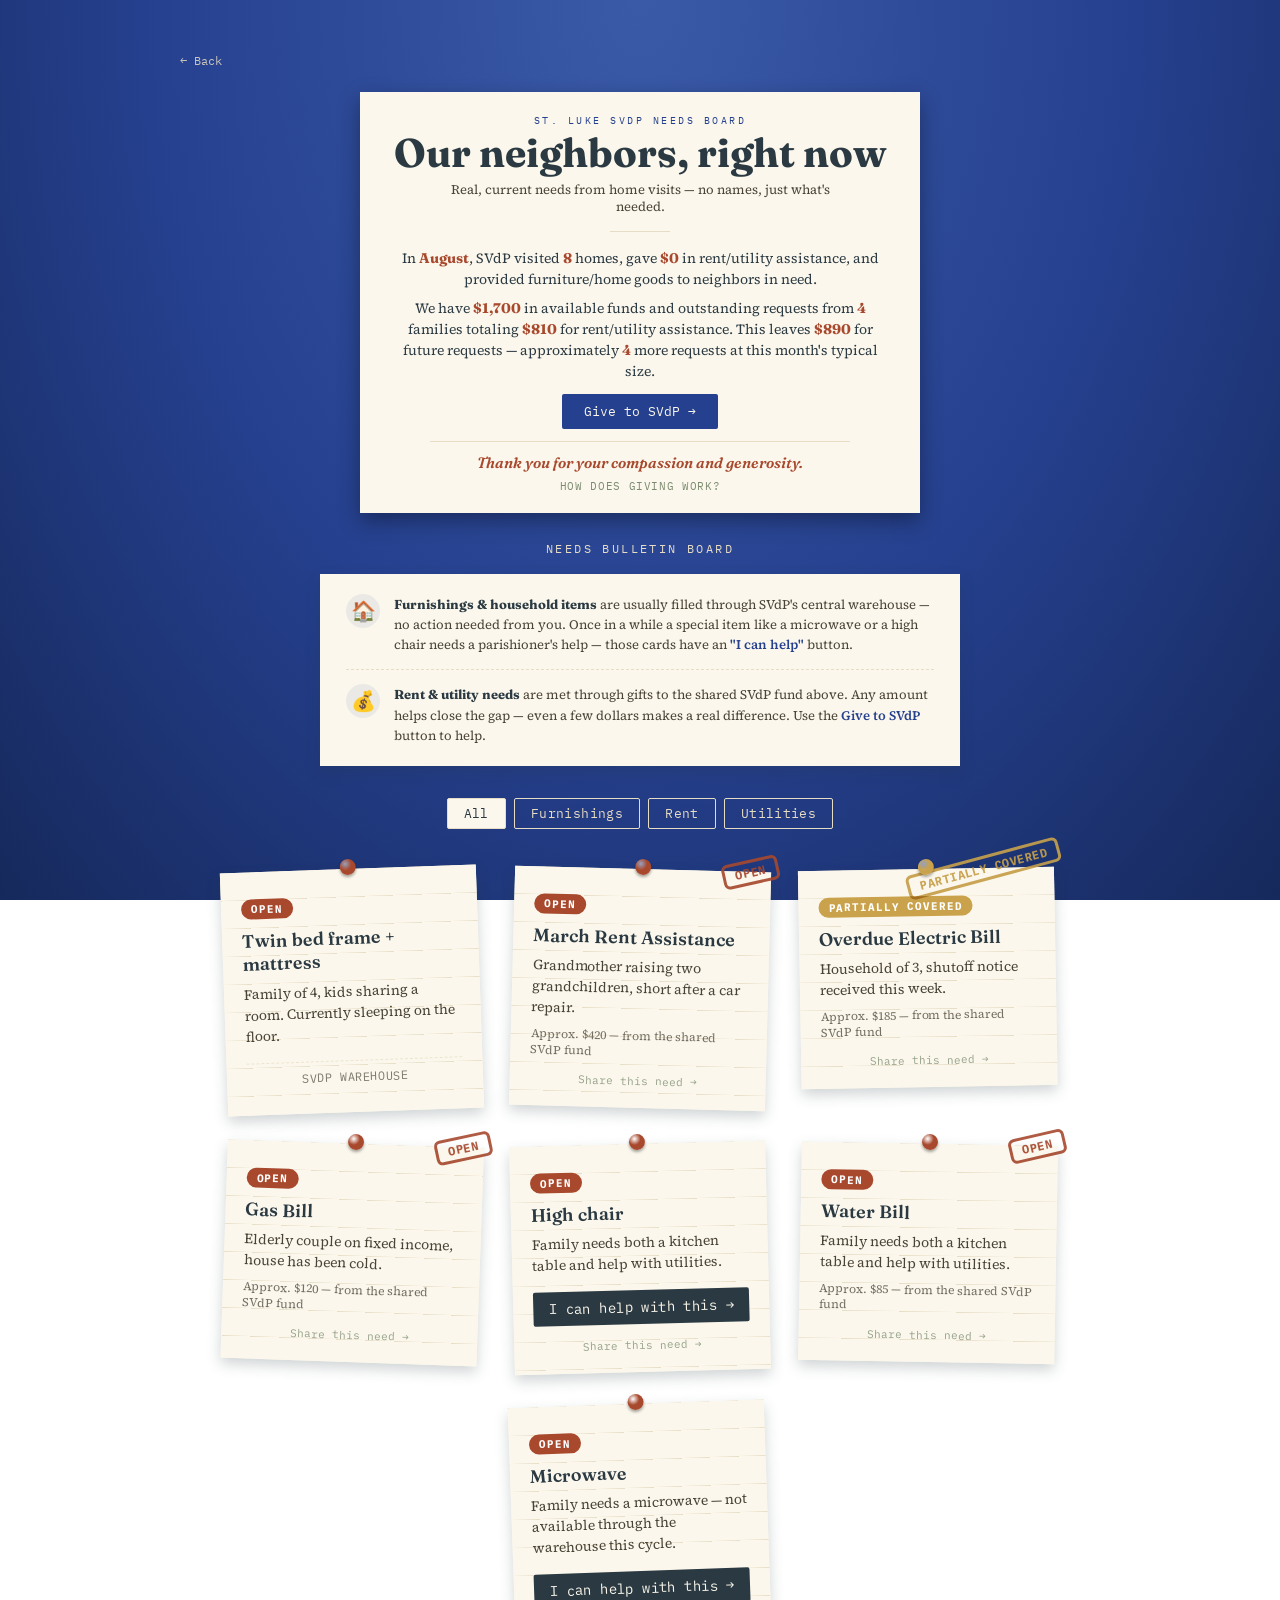
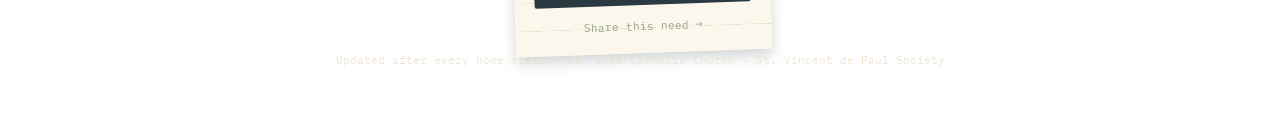
==== board.html @ 6b1ae380 "Add files via upload" ====
<!DOCTYPE html>
<html lang="en">
<head>
<meta charset="UTF-8" />
<meta name="viewport" content="width=device-width, initial-scale=1.0" />
<title>St. Luke SVdP Needs Board</title>
<link rel="preconnect" href="https://fonts.googleapis.com">
<link href="https://fonts.googleapis.com/css2?family=Fraunces:opsz,wght@9..144,400;9..144,600;9..144,700&family=Source+Serif+4:ital,wght@0,400;0,600;1,400&family=IBM+Plex+Mono:wght@400;600;700&display=swap" rel="stylesheet">
<link rel="stylesheet" href="style.css">
</head>
<body class="page-board">
  <div class="container">
    <a href="index.html" class="back-link">&larr; Back</a>

    <div class="intro-card">
      <div class="header-eyebrow">St. Luke SVdP Needs Board</div>
      <h1 class="header-title">Our neighbors, right now</h1>
      <p class="header-sub">Real, current needs from home visits — no names, just what's needed.</p>
      <div class="intro-divider"></div>
      <div class="snapshot-sentence" id="snapshot-sentence"></div>
      <a href="#" class="fund-give-btn" id="fund-give-btn" target="_blank" rel="noopener">Give to SVdP &rarr;</a>
      <p class="thank-you-note">Thank you for your compassion and generosity.</p>
      <details class="giving-details">
        <summary>How does giving work?</summary>
        <p>Gifts go into one shared SVdP fund on the parish giving site — there's no way to earmark a gift to a single family. Vincentians update the snapshot behind this by hand periodically, so it may lag a few days behind your giving.</p>
      </details>
    </div>

    <div class="section-label">Needs Bulletin Board</div>

    <div class="legend-card">
      <div class="legend-item">
        <div class="legend-icon">&#127968;</div>
        <div class="legend-text"><strong>Furnishings &amp; household items</strong> are usually filled through SVdP's central warehouse — no action needed from you. Once in a while a special item like a microwave or a high chair needs a parishioner's help — those cards have an <em>"I can help"</em> button.</div>
      </div>
      <div class="legend-item">
        <div class="legend-icon">&#128176;</div>
        <div class="legend-text"><strong>Rent &amp; utility needs</strong> are met through gifts to the shared SVdP fund above. Any amount helps close the gap — even a few dollars makes a real difference. Use the <em>Give to SVdP</em> button to help.</div>
      </div>
    </div>

    <div class="filters" id="filters"></div>
    <div class="board" id="board"></div>

    <div class="footer-note">Updated after every home visit &middot; St. Luke Catholic Church &middot; St. Vincent de Paul Society</div>
  </div>

  <div class="toast" id="toast">Thank you. Someone from SVdP will reach out with next steps.</div>

<script src="site.js"></script>
<script>
  const CATEGORIES = ["All", "Furnishings", "Rent", "Utilities"];
  const ROTATIONS = [-2, 1.5, -1, 2, -1.5, 1, -2, 2];

  let NEEDS = [];
  let claimed = new Set();
  let filter = "All";

  function toast(msg) {
    const t = document.getElementById('toast');
    t.textContent = msg;
    t.classList.add('show');
    setTimeout(() => t.classList.remove('show'), 2800);
  }

  function renderFilters() {
    const el = document.getElementById('filters');
    el.innerHTML = '';
    CATEGORIES.forEach(cat => {
      const btn = document.createElement('button');
      btn.className = 'filter-btn' + (filter === cat ? ' active' : '');
      btn.textContent = cat;
      btn.onclick = () => { filter = cat; renderBoard(); };
      el.appendChild(btn);
    });
  }

  function claimNeed(need) {
    claimed.add(need.id);
    renderBoard();
    toast("Opening an email to notify SVdP — please hit send to complete your claim.");

    const subject = `SVdP Needs Board: I can help with "${need.title}"`;
    const body =
`Hi,

I'd like to help with this need from the St. Luke SVdP Needs Board:

Item: ${need.title}
Details: ${need.detail || ''}

My name:
Best way to reach me:

Thank you!`;
    const mailto = `mailto:${CLAIM_NOTIFY_EMAIL}?subject=${encodeURIComponent(subject)}&body=${encodeURIComponent(body)}`;
    window.location.href = mailto;
  }

  function shareText(need) {
    if (need.category === 'Furnishings') {
      return `A neighbor near St. Luke needs a ${need.title.toLowerCase()}. Could you help? `;
    }
    return `A neighbor near St. Luke needs help with ${need.title.toLowerCase()} (about $${need.amount || '?'}). Gifts go to St. Luke's SVdP fund: `;
  }

  function makeShareLink(need) {
    const a = document.createElement('a');
    a.className = 'share-link';
    a.href = '#';
    a.textContent = 'Share this need →';
    a.onclick = (e) => {
      e.preventDefault();
      const text = shareText(need) + window.location.href;
      if (navigator.share) {
        navigator.share({ text }).catch(() => {});
      } else if (navigator.clipboard) {
        navigator.clipboard.writeText(text);
        toast('Share text copied — paste it to a friend.');
      }
    };
    return a;
  }

  function renderStatusCard(need) {
    const status = (need.status || 'Open');
    const color = statusColor(status);
    const isCovered = status.toLowerCase() === 'covered';
    const card = document.createElement('div');
    card.className = 'card' + (isCovered ? ' covered' : '');
    card.innerHTML = `
      <div class="stamp" style="color:${color};border-color:${color};">${status.toUpperCase()}</div>
      <div>
        <div class="status-badge" style="background:${color};">${status}</div>
        <h3 class="card-title">${need.title || ''}</h3>
        <p class="card-detail">${need.detail || ''}</p>
        ${need.amount ? `<p class="amount-note">Approx. $${need.amount} — from the shared SVdP fund</p>` : ''}
      </div>
    `;
    card.appendChild(makeShareLink(need));
    return card;
  }

  function renderClaimCard(need) {
    // A Household item is "claimed" either locally (someone just clicked "I
    // can help") or because the sheet already shows it Covered (i.e. the
    // distribution center already fulfilled it).
    const sheetCovered = (need.status || '').toLowerCase() === 'covered';
    const isClaimed = claimed.has(need.id) || sheetCovered;
    const color = statusColor(need.status);
    const card = document.createElement('div');
    card.className = 'card' + (isClaimed ? ' claimed' : '');
    card.innerHTML = `
      <div class="stamp" style="color:${sheetCovered ? color : 'var(--sage)'};border-color:${sheetCovered ? color : 'var(--sage)'};${isClaimed ? '' : 'display:none;'}">${sheetCovered ? 'COVERED' : 'CLAIMED'}</div>
      <div>
        <div class="status-badge" style="background:${color};">${need.status || 'Open'}</div>
        <h3 class="card-title">${need.title || ''}</h3>
        <p class="card-detail">${need.detail || ''}</p>
      </div>
      ${sheetCovered ? '' : `
        <button class="card-btn ${isClaimed ? 'claimed-btn' : ''}" ${isClaimed ? 'disabled' : ''}>
          ${isClaimed ? "Thank you — we'll follow up" : "I can help with this →"}
        </button>
      `}
    `;
    if (!isClaimed) card.querySelector('button').onclick = () => claimNeed(need);
    card.appendChild(makeShareLink(need));
    return card;
  }

  // Most household items go through SVdP's central warehouse — no
  // parishioner action needed. Informational only: status badge, no claim
  // button, no share link (there's nothing for a parishioner to help with).
  function renderWarehouseCard(need) {
    const status = (need.status || 'Open');
    const color = statusColor(status);
    const isCovered = status.toLowerCase() === 'covered';
    const card = document.createElement('div');
    card.className = 'card' + (isCovered ? ' covered' : '');
    card.innerHTML = `
      <div>
        <div class="status-badge" style="background:${color};">${status}</div>
        <h3 class="card-title">${need.title || ''}</h3>
        <p class="card-detail">${need.detail || ''}</p>
      </div>
      <div class="warehouse-tag">SVdP Warehouse</div>
    `;
    return card;
  }

  function renderBoard() {
    const el = document.getElementById('board');
    el.innerHTML = '';
    const visible = visibleNeeds(NEEDS);
    const filtered = filter === "All" ? visible : visible.filter(n => n.category === filter);
    if (!filtered.length) {
      el.innerHTML = '<div class="empty-note">No open needs in this category right now — thank you!</div>';
      return;
    }
    filtered.forEach((need, i) => {
      const wrap = document.createElement('div');
      wrap.className = 'card-wrap';
      wrap.style.transform = `rotate(${ROTATIONS[i % ROTATIONS.length]}deg)`;

      const pinColor = statusColor(need.status);
      const pin = document.createElement('div');
      pin.className = 'card-pin';
      pin.style.background = `radial-gradient(circle at 35% 30%, #fff8 0%, ${pinColor} 40%, ${pinColor} 100%)`;

      let card;
      if (need.category === 'Furnishings') {
        card = need.subtype === 'special' ? renderClaimCard(need) : renderWarehouseCard(need);
      } else {
        card = renderStatusCard(need);
      }

      wrap.appendChild(pin);
      wrap.appendChild(card);
      el.appendChild(wrap);
    });
  }

  function renderGlance(needs, resultsRows, snapshotRows) {
    const snap = latestSnapshot(snapshotRows);
    const sentenceEl = document.getElementById('snapshot-sentence');
    if (sentenceEl) sentenceEl.innerHTML = buildSnapshotSentence(needs, resultsRows, snap);

    const btn = document.getElementById('fund-give-btn');
    if (btn) {
      if (DONATE_URL) btn.href = DONATE_URL;
      else { btn.removeAttribute('target'); btn.href = '#'; btn.onclick = (e) => e.preventDefault(); }
    }
  }

  async function init() {
    NEEDS = await loadNeeds();
    renderFilters();
    renderBoard();
    renderGlance(NEEDS, await loadResults(), await loadBalanceSnapshots());
  }
  init();
</script>
</body>
</html>
---- style.css ----
:root {
  --bg1: #3A5AA8; --bg2: #25408E; --bg3: #16295C;  /* St. Luke brand blue, light to dark */
  --paper: #FBF7EC; --paperline: #E7DDC4;
  --ink: #2B3A42; --inktext: #4A4436;
  --rust: #A8492E; --gold: #C9A24B; --sage: #7C8B6F;
  --blue: #25408E;
}
* { box-sizing: border-box; }
body {
  margin: 0;
  font-family: 'Source Serif 4', serif;
  background: radial-gradient(ellipse at top, var(--bg1) 0%, var(--bg2) 55%, var(--bg3) 100%);
  background-attachment: fixed;
}
.container { max-width: 960px; margin: 0 auto; padding: 48px 20px 30px; position: relative; }

/* ---- Shared across both pages (identical on board.html and index.html) ---- */
.section-label {
  font-family: 'IBM Plex Mono', monospace; font-size: 12px; text-transform: uppercase;
  letter-spacing: 0.2em; color: var(--paperline); text-align: center; margin-bottom: 18px;
}
.section-label.board-label { margin-top: 28px; }
.card-pin {
  position: absolute; left: 50%; top: -10px; transform: translateX(-50%);
  width: 16px; height: 16px; border-radius: 50%;
  box-shadow: 0 2px 3px rgba(0,0,0,0.35); z-index: 10;
}
.card-urgency { font-family: 'IBM Plex Mono', monospace; font-size: 11px; text-transform: uppercase; letter-spacing: 0.1em; font-weight: 600; margin-bottom: 6px; }
.footer-note { text-align: center; font-family: 'IBM Plex Mono', monospace; font-size: 11px; color: #E7DDC4; opacity: 0.7; padding-bottom: 16px; }

/* ============================================================
   board.html only
   ============================================================ */
.page-board .back-link {
  display: inline-block;
  font-family: 'IBM Plex Mono', monospace;
  font-size: 12px;
  color: #E7DDC4;
  text-decoration: none;
  margin-bottom: 24px;
  opacity: 0.85;
}
.page-board .back-link:hover { opacity: 1; }

.page-board .legend-card {
  max-width: 640px; margin: 0 auto 32px;
  background: var(--paper); box-shadow: 0 6px 14px rgba(43,58,66,0.22);
  padding: 20px 26px;
}
.page-board .legend-item { display: flex; gap: 14px; align-items: flex-start; }
.page-board .legend-item + .legend-item { margin-top: 14px; padding-top: 14px; border-top: 1px dashed var(--paperline); }
.page-board .legend-icon {
  font-size: 20px; width: 34px; height: 34px; flex-shrink: 0;
  border-radius: 50%; background: rgba(37,64,142,0.08);
  display: flex; align-items: center; justify-content: center;
}
.page-board .legend-text { font-size: 13px; line-height: 1.55; color: var(--inktext); }
.page-board .legend-text strong { color: var(--ink); font-family: 'Fraunces', serif; }
.page-board .legend-text em { color: var(--blue); font-style: normal; font-weight: 600; }
.page-board .filters { display: flex; justify-content: center; gap: 8px; flex-wrap: wrap; margin-bottom: 40px; }
.page-board .filter-btn {
  font-family: 'IBM Plex Mono', monospace;
  font-size: 13px; letter-spacing: 0.03em;
  padding: 6px 16px;
  background: transparent; color: var(--paperline);
  border: 1px solid var(--paperline);
  cursor: pointer; border-radius: 2px;
}
.page-board .filter-btn.active { background: var(--paper); color: var(--ink); }

.page-board .board { display: flex; flex-wrap: wrap; justify-content: center; gap: 32px; }

.page-board .card-btn {
  margin-top: 16px; font-family: 'IBM Plex Mono', monospace; font-size: 14px; letter-spacing: 0.03em;
  padding: 8px 0; background: var(--ink); color: var(--paper); border: none; border-radius: 2px; cursor: pointer;
}
.page-board .card-btn.claimed-btn { background: transparent; color: var(--sage); border: 1px solid var(--sage); cursor: default; }
.page-board .warehouse-tag {
  margin-top: 16px; font-family: 'IBM Plex Mono', monospace; font-size: 12px; letter-spacing: 0.05em;
  text-transform: uppercase; text-align: center; padding: 8px 0;
  color: var(--inktext); opacity: 0.7; border-top: 1px dashed var(--paperline);
}
.page-board .stamp {
  position: absolute; right: -8px; top: -12px; transform: rotate(-14deg);
  font-family: 'IBM Plex Mono', monospace;
  border: 3px solid; border-radius: 6px; padding: 2px 10px;
  font-size: 12px; font-weight: 700; letter-spacing: 0.06em; opacity: 0.9;
  mix-blend-mode: multiply; pointer-events: none;
}
.page-board .status-badge {
  display: inline-block; font-family: 'IBM Plex Mono', monospace; font-size: 11px;
  text-transform: uppercase; letter-spacing: 0.08em; font-weight: 700;
  padding: 3px 10px; border-radius: 10px; margin-bottom: 10px; color: #fff;
}
.page-board .amount-note { font-size: 12px; color: var(--inktext); opacity: 0.75; margin: 8px 0 0; }
.page-board .empty-note {
  text-align: center; color: var(--paperline); font-family: 'IBM Plex Mono', monospace;
  font-size: 13px; padding: 20px;
}
.page-board .share-link {
  display: block; text-align: center; margin-top: 14px;
  font-family: 'IBM Plex Mono', monospace; font-size: 11px;
  color: var(--sage); text-decoration: none; opacity: 0.8;
}
.page-board .share-link:hover { opacity: 1; text-decoration: underline; }
.page-board .toast {
  position: fixed; bottom: 28px; left: 50%; transform: translateX(-50%) translateY(20px);
  padding: 12px 20px; background: var(--ink); color: var(--paper); font-size: 14px;
  box-shadow: 0 8px 20px rgba(0,0,0,0.4); border-radius: 2px;
  opacity: 0; transition: opacity 0.3s, transform 0.3s; pointer-events: none;
  max-width: 320px; text-align: center;
}
.page-board .toast.show { opacity: 1; transform: translateX(-50%) translateY(0); }

/* ---- board.html versions of shared-name components (sized larger) ---- */
.page-board .intro-card {
  max-width: 560px; margin: 0 auto 28px; text-align: center;
  padding: 22px 30px 20px; background: var(--paper);
  box-shadow: 0 8px 20px rgba(0,0,0,0.35);
}
.page-board .header-eyebrow {
  font-family: 'IBM Plex Mono', monospace;
  font-size: 10px;
  text-transform: uppercase;
  letter-spacing: 0.25em;
  color: var(--blue);
  margin-bottom: 4px;
}
.page-board .header-title {
  font-family: 'Fraunces', serif;
  font-weight: 700;
  font-size: 40px;
  color: var(--ink);
  margin: 0 0 6px;
  line-height: 1.1;
}
.page-board .header-sub {
  font-size: 13px;
  color: var(--inktext);
  max-width: 420px;
  margin: 0 auto;
}
.page-board .intro-divider {
  width: 60px; height: 1px; background: var(--paperline);
  margin: 16px auto;
}
.page-board .snapshot-sentence {
  font-size: 14px; line-height: 1.5; color: var(--ink);
  margin: 0 0 12px; font-family: 'Source Serif 4', serif;
}
.page-board .snapshot-sentence p { margin: 0 0 8px; }
.page-board .snapshot-sentence p:last-child { margin-bottom: 0; }
.page-board .snapshot-sentence strong { font-family: 'Fraunces', serif; color: var(--rust); }
.page-board .fund-give-btn {
  display: inline-block; font-family: 'IBM Plex Mono', monospace; font-size: 13px;
  background: var(--blue); color: var(--paper); padding: 9px 22px; text-decoration: none; border-radius: 2px;
}
.page-board .thank-you-note {
  font-family: 'Fraunces', serif; font-style: italic; font-weight: 600;
  font-size: 15px; line-height: 1.4; color: var(--rust);
  max-width: 420px; margin: 12px auto 0; padding-top: 10px;
  border-top: 1px solid var(--paperline);
}
.page-board .giving-details { margin-top: 6px; }
.page-board .giving-details summary {
  font-family: 'IBM Plex Mono', monospace; font-size: 11px; text-transform: uppercase;
  letter-spacing: 0.06em; color: var(--sage); cursor: pointer; list-style: none;
}
.page-board .giving-details summary::-webkit-details-marker { display: none; }
.page-board .giving-details summary:hover { color: var(--ink); }
.page-board .giving-details[open] summary { color: var(--ink); margin-bottom: 8px; }
.page-board .giving-details p {
  font-size: 12px; line-height: 1.6; color: var(--inktext); opacity: 0.85;
  max-width: 420px; margin: 0 auto; text-align: center;
}
.page-board .card-wrap { position: relative; width: 256px; }
.page-board .card {
  position: relative; min-height: 190px; padding: 24px 20px 20px;
  background: var(--paper);
  background-image: repeating-linear-gradient(var(--paper) 0px, var(--paper) 27px, var(--paperline) 28px);
  box-shadow: 0 6px 14px rgba(43,58,66,0.22);
  display: flex; flex-direction: column; justify-content: space-between;
  transition: transform 0.2s, opacity 0.3s, box-shadow 0.2s;
}
.page-board .card:not(.claimed):hover { transform: translateY(-4px); }
.page-board .card.claimed { opacity: 0.6; box-shadow: 0 2px 6px rgba(43,58,66,0.15); }
.page-board .card.covered { opacity: 0.75; }
.page-board .card-title { font-family: 'Fraunces', serif; font-weight: 600; font-size: 18px; color: var(--ink); margin: 0 0 8px; line-height: 1.3; }
.page-board .card-detail { font-size: 14px; line-height: 1.5; color: var(--inktext); margin: 0; }

/* ============================================================
   index.html only
   ============================================================ */
.page-index .section { margin-bottom: 56px; }

.page-index .preview-board { display: flex; flex-wrap: wrap; justify-content: center; gap: 28px; margin-bottom: 28px; }
.page-index .board-cta { text-align: center; }
.page-index .board-cta a {
  display: inline-block;
  font-family: 'IBM Plex Mono', monospace;
  font-size: 14px;
  background: var(--ink);
  color: var(--paper);
  padding: 10px 22px;
  text-decoration: none;
}

.page-index .drive-card {
  max-width: 480px; margin: 0 auto; text-align: center;
  padding: 28px 24px; background: var(--paper);
  box-shadow: 0 8px 20px rgba(0,0,0,0.35);
  transform: rotate(1deg);
}
.page-index .drive-eyebrow { font-family: 'IBM Plex Mono', monospace; font-size: 11px; text-transform: uppercase; letter-spacing: 0.2em; color: var(--rust); margin-bottom: 8px; }
.page-index .drive-title { font-family: 'Fraunces', serif; font-weight: 700; font-size: 26px; color: var(--ink); margin: 0; }
.page-index .drive-sub { font-size: 14px; line-height: 1.5; color: var(--inktext); margin: 10px 0 0; }

.page-index .table-card {
  background: var(--paper);
  box-shadow: 0 8px 20px rgba(0,0,0,0.3);
  padding: 8px;
  overflow-x: auto;
}
.page-index table { width: 100%; border-collapse: collapse; font-size: 13px; }
.page-index th, .page-index td {
  padding: 10px 14px; text-align: left;
  border-bottom: 1px solid var(--paperline);
  color: var(--inktext); white-space: nowrap;
}
.page-index th {
  font-family: 'IBM Plex Mono', monospace; font-size: 11px; text-transform: uppercase;
  letter-spacing: 0.06em; color: var(--ink); font-weight: 700;
}
.page-index tr.total-row td { font-weight: 700; color: var(--ink); border-top: 2px solid var(--ink); border-bottom: none; }
.page-index td.ytd-col { font-weight: 700; color: var(--ink); background: rgba(37,64,142,0.06); }

.page-index .sisters { display: flex; flex-wrap: wrap; justify-content: center; gap: 24px; }
.page-index .sister-card {
  width: 260px; padding: 20px; background: var(--paper);
  box-shadow: 0 6px 14px rgba(43,58,66,0.22);
}
.page-index .sister-name { font-family: 'Fraunces', serif; font-weight: 700; font-size: 17px; color: var(--ink); margin: 0 0 6px; }
.page-index .sister-blurb { font-size: 13px; color: var(--inktext); line-height: 1.5; margin: 0; }

.page-index .volunteer-card {
  max-width: 480px; margin: 0 auto; text-align: center;
  padding: 28px 24px; background: var(--blue); color: var(--paper);
  box-shadow: 0 8px 20px rgba(0,0,0,0.35);
}
.page-index .volunteer-title { font-family: 'Fraunces', serif; font-weight: 700; font-size: 22px; margin: 0 0 8px; }
.page-index .volunteer-sub { font-size: 14px; line-height: 1.5; margin: 0 0 18px; opacity: 0.9; }
.page-index .volunteer-btn {
  display: inline-block; font-family: 'IBM Plex Mono', monospace; font-size: 14px;
  background: var(--paper); color: var(--blue); padding: 10px 22px; text-decoration: none;
}

/* ---- index.html versions of shared-name components (sized smaller) ---- */
.page-index .header { text-align: center; margin-bottom: 36px; }
.page-index .header-card {
  display: inline-block;
  padding: 22px 32px;
  background: var(--paper);
  box-shadow: 0 8px 20px rgba(0,0,0,0.35);
  transform: rotate(-1deg);
  max-width: 560px;
}
.page-index .site-logo {
  height: 40px; margin-bottom: 12px;
}
.page-index .header-eyebrow {
  font-family: 'IBM Plex Mono', monospace;
  font-size: 11px;
  text-transform: uppercase;
  letter-spacing: 0.25em;
  color: var(--blue);
  margin-bottom: 4px;
}
.page-index .header-title {
  font-family: 'Fraunces', serif;
  font-weight: 700;
  font-size: 32px;
  color: var(--ink);
  margin: 0 0 6px;
}
.page-index .header-tagline {
  font-family: 'Fraunces', serif;
  font-style: italic;
  font-weight: 500;
  font-size: 15px;
  color: var(--rust);
  margin: 0 0 12px;
}
.page-index .header-sub {
  font-size: 14px;
  line-height: 1.6;
  color: var(--inktext);
  max-width: 480px;
  margin: 0 auto;
}
.page-index .glance-card {
  max-width: 460px; margin: 0 auto 28px; text-align: center;
  padding: 22px 24px 20px; background: var(--paper);
  box-shadow: 0 8px 20px rgba(0,0,0,0.3);
}
.page-index .fund-label {
  font-family: 'IBM Plex Mono', monospace; font-size: 11px; text-transform: uppercase;
  letter-spacing: 0.2em; color: var(--rust); margin-bottom: 8px;
}
.page-index .snapshot-sentence {
  font-size: 14px; line-height: 1.6; color: var(--ink);
  margin: 0 0 14px; font-family: 'Source Serif 4', serif;
}
.page-index .snapshot-sentence p { margin: 0 0 10px; }
.page-index .snapshot-sentence p:last-child { margin-bottom: 0; }
.page-index .snapshot-sentence strong { font-family: 'Fraunces', serif; color: var(--rust); }
.page-index .fund-give-btn {
  display: inline-block; font-family: 'IBM Plex Mono', monospace; font-size: 13px;
  background: var(--blue); color: var(--paper); padding: 9px 22px; text-decoration: none; border-radius: 2px;
}
.page-index .thank-you-note {
  font-family: 'Fraunces', serif; font-style: italic; font-weight: 600;
  font-size: 15px; line-height: 1.5; color: var(--rust);
  max-width: 380px; margin: 14px auto 0; padding-top: 12px;
  border-top: 1px solid var(--paperline);
}
.page-index .giving-details { margin-top: 8px; }
.page-index .giving-details summary {
  font-family: 'IBM Plex Mono', monospace; font-size: 10px; text-transform: uppercase;
  letter-spacing: 0.06em; color: var(--sage); cursor: pointer; list-style: none;
}
.page-index .giving-details summary::-webkit-details-marker { display: none; }
.page-index .giving-details summary:hover { color: var(--ink); }
.page-index .giving-details[open] summary { color: var(--ink); margin-bottom: 6px; }
.page-index .giving-details p {
  font-size: 11px; line-height: 1.5; color: var(--inktext); opacity: 0.85;
  max-width: 380px; margin: 0 auto; text-align: center;
}
.page-index .card-wrap { position: relative; width: 240px; }
.page-index .card {
  position: relative; min-height: 170px; padding: 22px 18px 18px;
  background: var(--paper);
  background-image: repeating-linear-gradient(var(--paper) 0px, var(--paper) 27px, var(--paperline) 28px);
  box-shadow: 0 6px 14px rgba(43,58,66,0.22);
}
.page-index .card-title { font-family: 'Fraunces', serif; font-weight: 600; font-size: 17px; color: var(--ink); margin: 0 0 6px; line-height: 1.3; }
.page-index .card-detail { font-size: 13px; line-height: 1.5; color: var(--inktext); margin: 0 0 10px; }
.page-index .warehouse-tag {
  margin-top: 8px; font-family: 'IBM Plex Mono', monospace; font-size: 10px; letter-spacing: 0.05em;
  text-transform: uppercase; text-align: center; padding: 6px 0;
  color: var(--inktext); opacity: 0.7; border-top: 1px dashed var(--paperline);
}
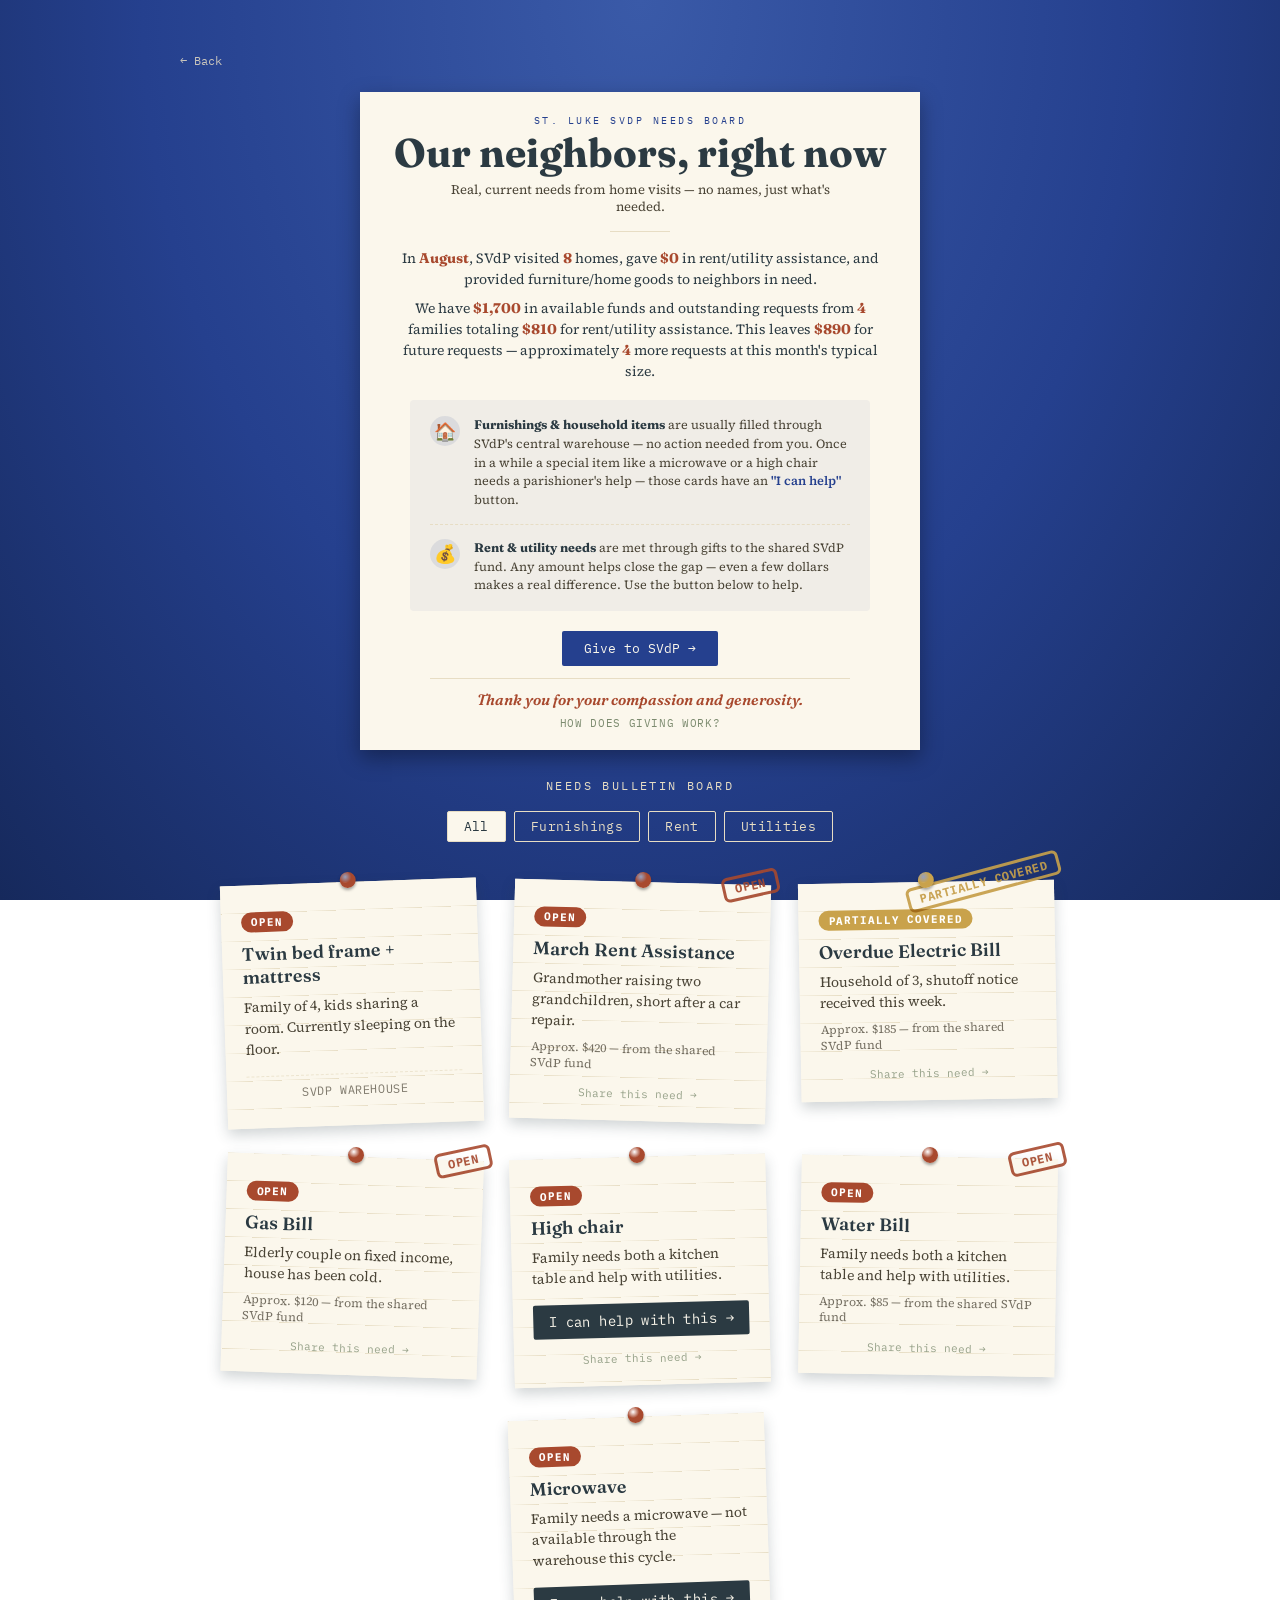
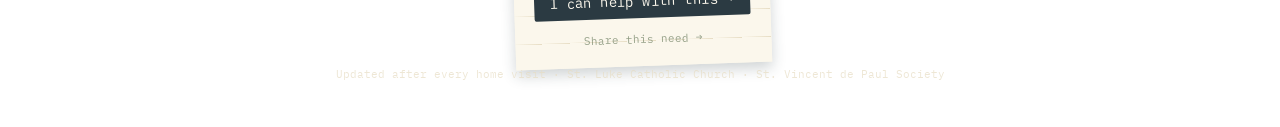
==== commit 3edea375: "Add files via upload" ====
--- a/board.html
+++ b/board.html
@@ -18,6 +18,18 @@
       <p class="header-sub">Real, current needs from home visits — no names, just what's needed.</p>
       <div class="intro-divider"></div>
       <div class="snapshot-sentence" id="snapshot-sentence"></div>
+
+      <div class="legend-card">
+        <div class="legend-item">
+          <div class="legend-icon">&#127968;</div>
+          <div class="legend-text"><strong>Furnishings &amp; household items</strong> are usually filled through SVdP's central warehouse — no action needed from you. Once in a while a special item like a microwave or a high chair needs a parishioner's help — those cards have an <em>"I can help"</em> button.</div>
+        </div>
+        <div class="legend-item">
+          <div class="legend-icon">&#128176;</div>
+          <div class="legend-text"><strong>Rent &amp; utility needs</strong> are met through gifts to the shared SVdP fund. Any amount helps close the gap — even a few dollars makes a real difference. Use the button below to help.</div>
+        </div>
+      </div>
+
       <a href="#" class="fund-give-btn" id="fund-give-btn" target="_blank" rel="noopener">Give to SVdP &rarr;</a>
       <p class="thank-you-note">Thank you for your compassion and generosity.</p>
       <details class="giving-details">
@@ -26,19 +38,7 @@
       </details>
     </div>
 
-    <div class="section-label">Needs Bulletin Board</div>
-
-    <div class="legend-card">
-      <div class="legend-item">
-        <div class="legend-icon">&#127968;</div>
-        <div class="legend-text"><strong>Furnishings &amp; household items</strong> are usually filled through SVdP's central warehouse — no action needed from you. Once in a while a special item like a microwave or a high chair needs a parishioner's help — those cards have an <em>"I can help"</em> button.</div>
-      </div>
-      <div class="legend-item">
-        <div class="legend-icon">&#128176;</div>
-        <div class="legend-text"><strong>Rent &amp; utility needs</strong> are met through gifts to the shared SVdP fund above. Any amount helps close the gap — even a few dollars makes a real difference. Use the <em>Give to SVdP</em> button to help.</div>
-      </div>
-    </div>
-
+    <div class="section-label board-label">Needs Bulletin Board</div>
     <div class="filters" id="filters"></div>
     <div class="board" id="board"></div>
 
--- a/style.css
+++ b/style.css
@@ -43,18 +43,18 @@
 .page-board .back-link:hover { opacity: 1; }
 
 .page-board .legend-card {
-  max-width: 640px; margin: 0 auto 32px;
-  background: var(--paper); box-shadow: 0 6px 14px rgba(43,58,66,0.22);
-  padding: 20px 26px;
-}
-.page-board .legend-item { display: flex; gap: 14px; align-items: flex-start; }
+  max-width: 460px; margin: 18px auto 20px;
+  background: rgba(37,64,142,0.05); border-radius: 4px;
+  padding: 16px 20px; text-align: left;
+}
+.page-board .legend-item { display: flex; gap: 14px; align-items: flex-start; text-align: left; }
 .page-board .legend-item + .legend-item { margin-top: 14px; padding-top: 14px; border-top: 1px dashed var(--paperline); }
 .page-board .legend-icon {
-  font-size: 20px; width: 34px; height: 34px; flex-shrink: 0;
-  border-radius: 50%; background: rgba(37,64,142,0.08);
+  font-size: 18px; width: 30px; height: 30px; flex-shrink: 0;
+  border-radius: 50%; background: rgba(37,64,142,0.1);
   display: flex; align-items: center; justify-content: center;
 }
-.page-board .legend-text { font-size: 13px; line-height: 1.55; color: var(--inktext); }
+.page-board .legend-text { font-size: 12.5px; line-height: 1.5; color: var(--inktext); text-align: left; }
 .page-board .legend-text strong { color: var(--ink); font-family: 'Fraunces', serif; }
 .page-board .legend-text em { color: var(--blue); font-style: normal; font-weight: 600; }
 .page-board .filters { display: flex; justify-content: center; gap: 8px; flex-wrap: wrap; margin-bottom: 40px; }
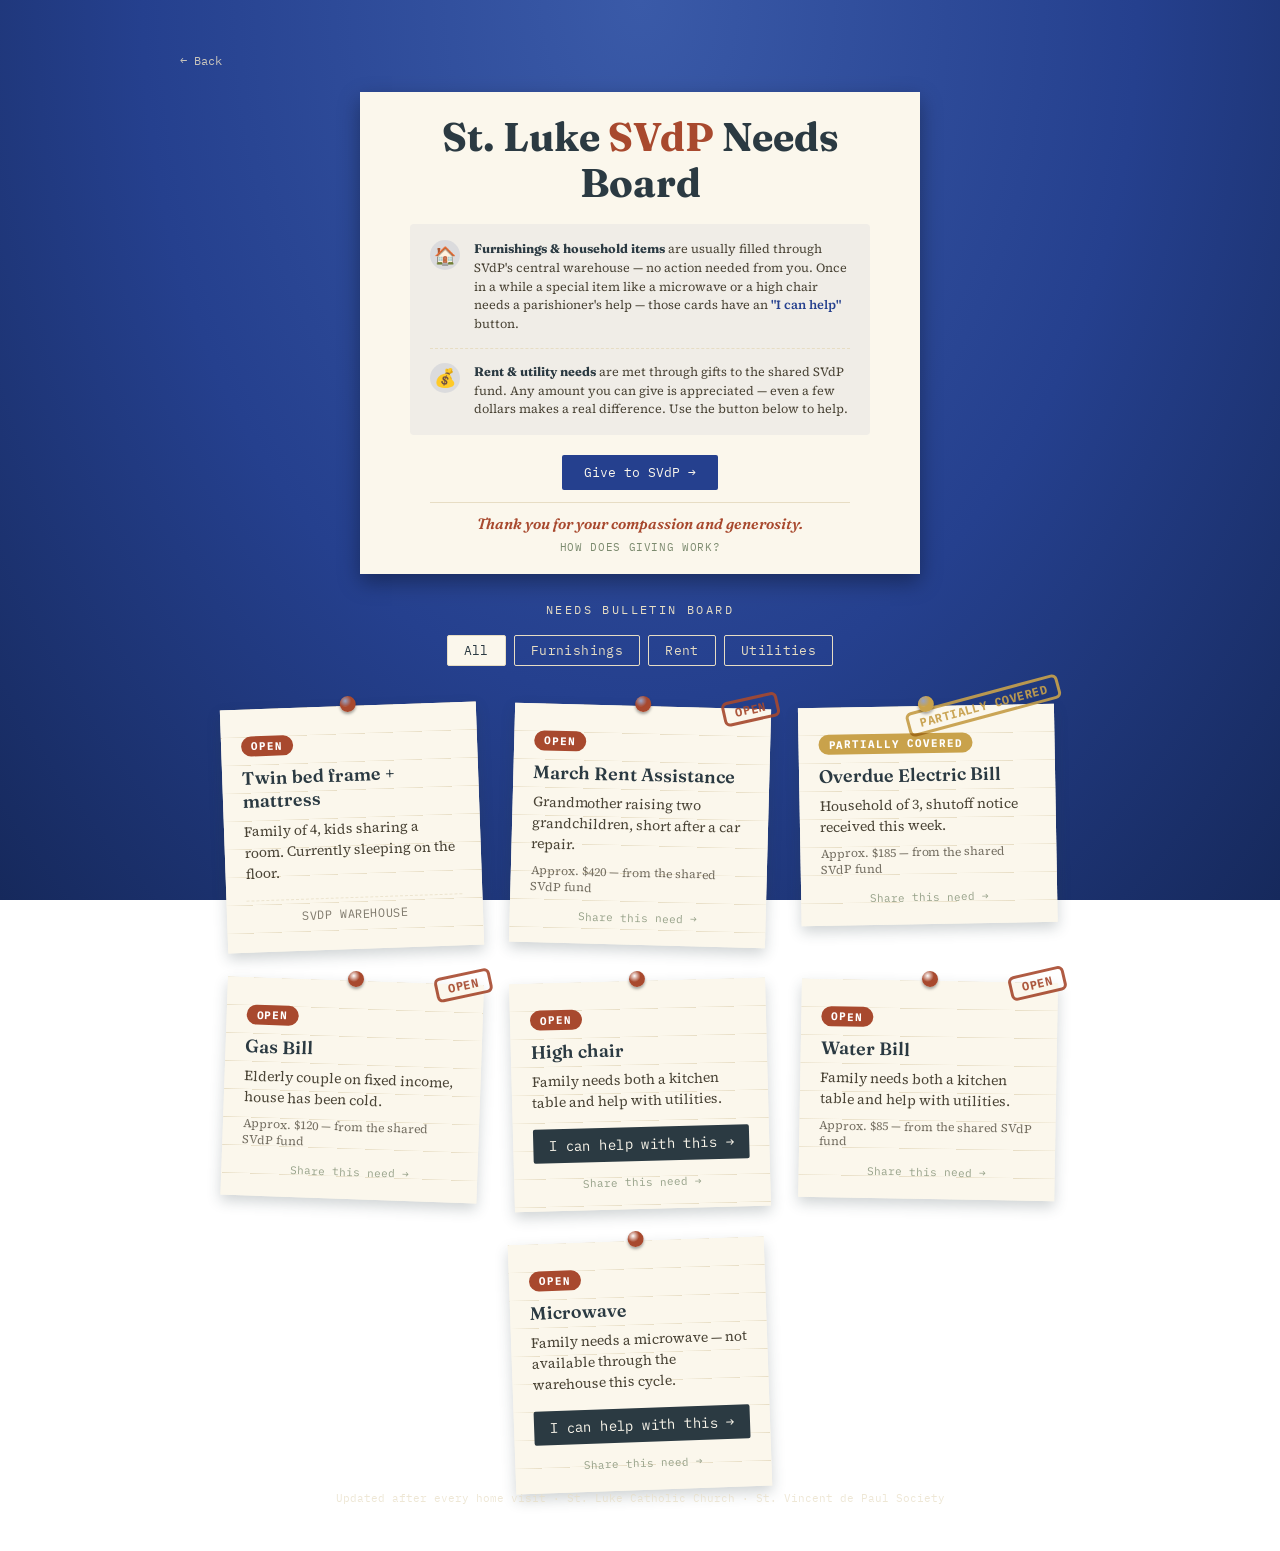
==== commit 3fae468f: "Add files via upload" ====
--- a/board.html
+++ b/board.html
@@ -13,11 +13,7 @@
     <a href="index.html" class="back-link">&larr; Back</a>
 
     <div class="intro-card">
-      <div class="header-eyebrow">St. Luke SVdP Needs Board</div>
-      <h1 class="header-title">Our neighbors, right now</h1>
-      <p class="header-sub">Real, current needs from home visits — no names, just what's needed.</p>
-      <div class="intro-divider"></div>
-      <div class="snapshot-sentence" id="snapshot-sentence"></div>
+      <h1 class="header-title">St. Luke <span class="title-accent">SVdP</span> Needs Board</h1>
 
       <div class="legend-card">
         <div class="legend-item">
@@ -26,7 +22,7 @@
         </div>
         <div class="legend-item">
           <div class="legend-icon">&#128176;</div>
-          <div class="legend-text"><strong>Rent &amp; utility needs</strong> are met through gifts to the shared SVdP fund. Any amount helps close the gap — even a few dollars makes a real difference. Use the button below to help.</div>
+          <div class="legend-text"><strong>Rent &amp; utility needs</strong> are met through gifts to the shared SVdP fund. Any amount you can give is appreciated — even a few dollars makes a real difference. Use the button below to help.</div>
         </div>
       </div>
 
--- a/style.css
+++ b/style.css
@@ -43,7 +43,7 @@
 .page-board .back-link:hover { opacity: 1; }
 
 .page-board .legend-card {
-  max-width: 460px; margin: 18px auto 20px;
+  max-width: 460px; margin: 0 auto 20px;
   background: rgba(37,64,142,0.05); border-radius: 4px;
   padding: 16px 20px; text-align: left;
 }
@@ -131,19 +131,10 @@
   font-weight: 700;
   font-size: 40px;
   color: var(--ink);
-  margin: 0 0 6px;
-  line-height: 1.1;
-}
-.page-board .header-sub {
-  font-size: 13px;
-  color: var(--inktext);
-  max-width: 420px;
-  margin: 0 auto;
-}
-.page-board .intro-divider {
-  width: 60px; height: 1px; background: var(--paperline);
-  margin: 16px auto;
-}
+  margin: 0 0 18px;
+  line-height: 1.15;
+}
+.page-board .header-title .title-accent { color: var(--rust); }
 .page-board .snapshot-sentence {
   font-size: 14px; line-height: 1.5; color: var(--ink);
   margin: 0 0 12px; font-family: 'Source Serif 4', serif;
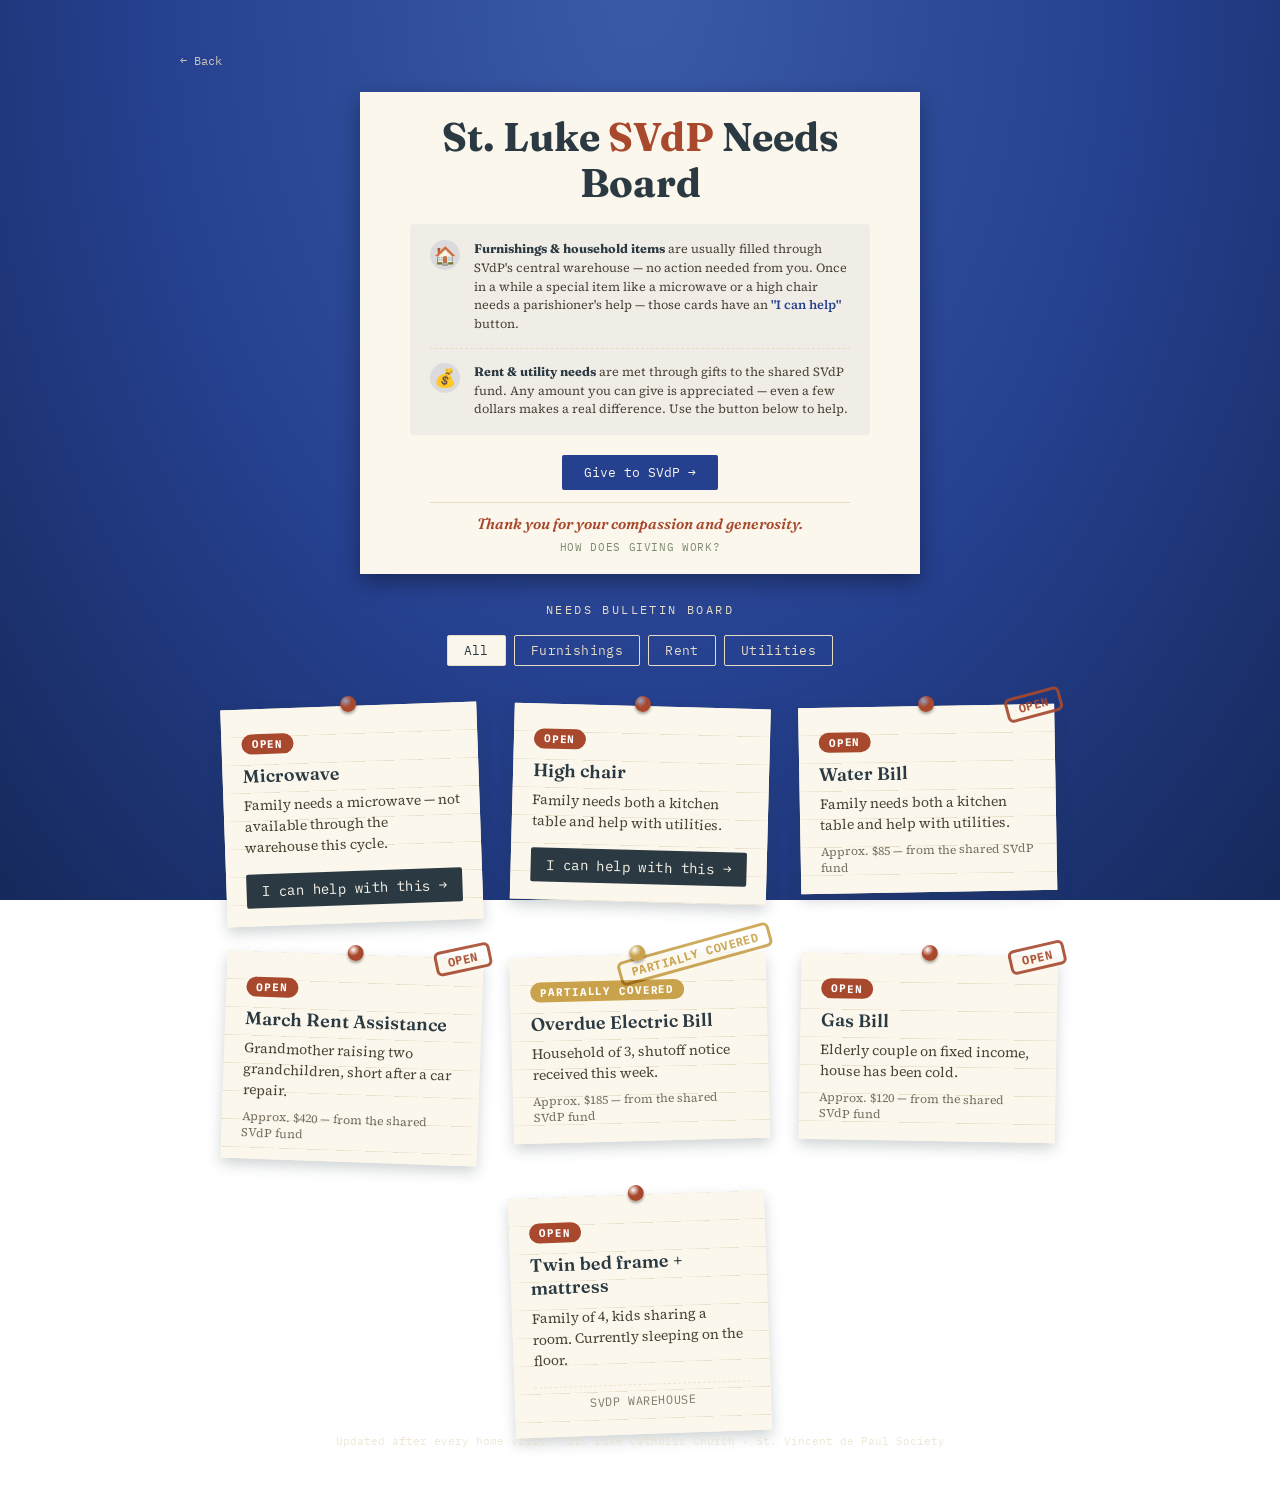
==== commit 4807a45d: "Add files via upload" ====
--- a/board.html
+++ b/board.html
@@ -133,7 +133,8 @@
         ${need.amount ? `<p class="amount-note">Approx. $${need.amount} — from the shared SVdP fund</p>` : ''}
       </div>
     `;
-    card.appendChild(makeShareLink(need));
+    // Share link hidden for now, per request — keep makeShareLink() intact
+    // for when this gets revisited. card.appendChild(makeShareLink(need));
     return card;
   }
 
@@ -160,7 +161,8 @@
       `}
     `;
     if (!isClaimed) card.querySelector('button').onclick = () => claimNeed(need);
-    card.appendChild(makeShareLink(need));
+    // Share link hidden for now, per request — keep makeShareLink() intact
+    // for when this gets revisited. card.appendChild(makeShareLink(need));
     return card;
   }
 
@@ -188,7 +190,8 @@
     const el = document.getElementById('board');
     el.innerHTML = '';
     const visible = visibleNeeds(NEEDS);
-    const filtered = filter === "All" ? visible : visible.filter(n => n.category === filter);
+    const filteredRaw = filter === "All" ? visible : visible.filter(n => n.category === filter);
+    const filtered = sortForBoard(filteredRaw);
     if (!filtered.length) {
       el.innerHTML = '<div class="empty-note">No open needs in this category right now — thank you!</div>';
       return;
--- a/style.css
+++ b/style.css
@@ -166,7 +166,7 @@
 }
 .page-board .card-wrap { position: relative; width: 256px; }
 .page-board .card {
-  position: relative; min-height: 190px; padding: 24px 20px 20px;
+  position: relative; min-height: 165px; padding: 22px 20px 18px;
   background: var(--paper);
   background-image: repeating-linear-gradient(var(--paper) 0px, var(--paper) 27px, var(--paperline) 28px);
   box-shadow: 0 6px 14px rgba(43,58,66,0.22);
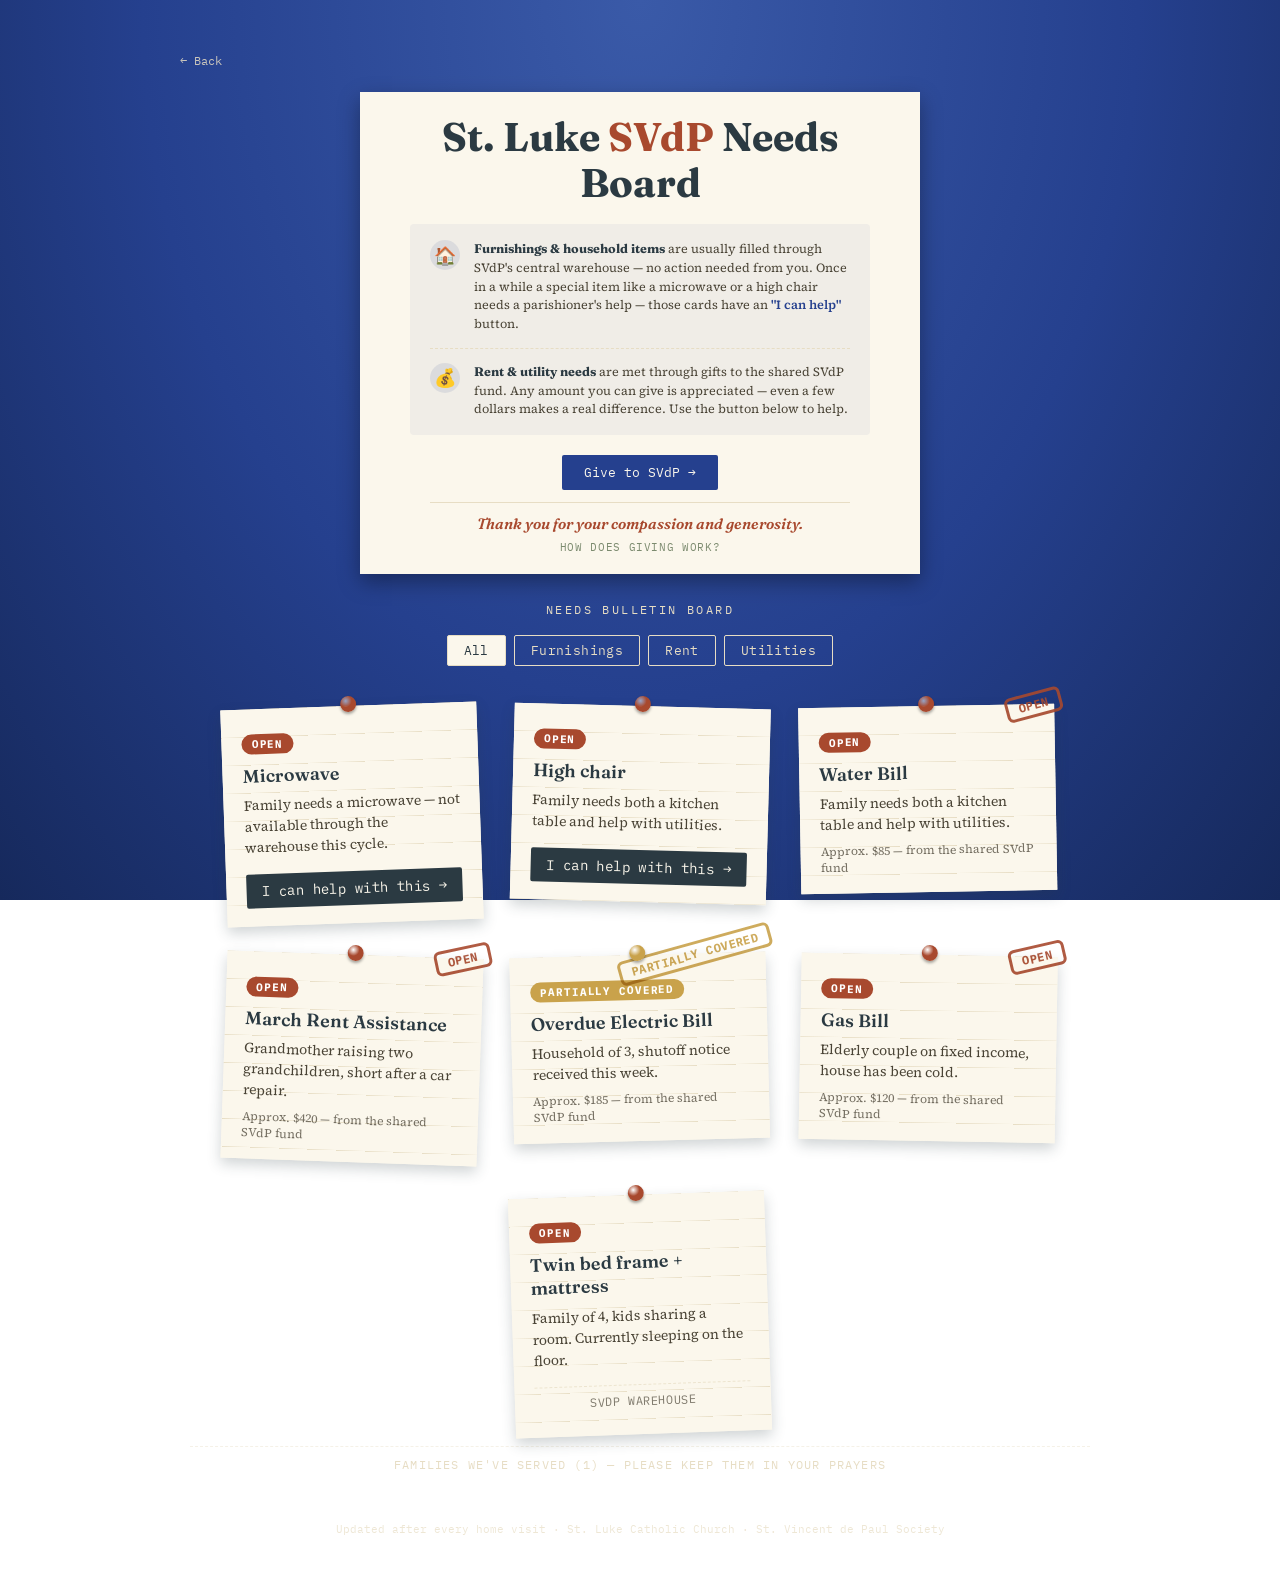
==== commit cd8185d7: "Add files via upload" ====
--- a/board.html
+++ b/board.html
@@ -38,6 +38,12 @@
     <div class="filters" id="filters"></div>
     <div class="board" id="board"></div>
 
+    <details class="served-archive">
+      <summary id="served-summary">Families We've Served — Please Keep Them in Your Prayers</summary>
+      <p class="served-note">No names, ever — just a record of the lives this parish has touched together, and the neighbors who still need our prayers.</p>
+      <div class="served-board" id="served-board"></div>
+    </details>
+
     <div class="footer-note">Updated after every home visit &middot; St. Luke Catholic Church &middot; St. Vincent de Paul Society</div>
   </div>
 
@@ -66,7 +72,7 @@
       const btn = document.createElement('button');
       btn.className = 'filter-btn' + (filter === cat ? ' active' : '');
       btn.textContent = cat;
-      btn.onclick = () => { filter = cat; renderBoard(); };
+      btn.onclick = () => { filter = cat; renderFilters(); renderBoard(); };
       el.appendChild(btn);
     });
   }
@@ -219,6 +225,47 @@
     });
   }
 
+  function renderServed(needs) {
+    const served = servedNeeds(needs);
+    const summaryEl = document.getElementById('served-summary');
+    if (summaryEl) {
+      summaryEl.textContent = `Families We've Served (${served.length}) — Please Keep Them in Your Prayers`;
+    }
+
+    const el = document.getElementById('served-board');
+    if (!el) return;
+    el.innerHTML = '';
+    if (!served.length) {
+      el.innerHTML = '<div class="empty-note">No completed needs on record yet.</div>';
+      return;
+    }
+    const sorted = [...served].sort((a, b) =>
+      parseDateSortable(b.date_covered || b.date_posted).localeCompare(parseDateSortable(a.date_covered || a.date_posted))
+    );
+    sorted.forEach((need, i) => {
+      const wrap = document.createElement('div');
+      wrap.className = 'card-wrap';
+      wrap.style.transform = `rotate(${ROTATIONS[i % ROTATIONS.length]}deg)`;
+
+      const pin = document.createElement('div');
+      pin.className = 'card-pin';
+      pin.style.background = 'radial-gradient(circle at 35% 30%, #fff8 0%, var(--sage) 40%, var(--sage) 100%)';
+
+      const card = document.createElement('div');
+      card.className = 'card served-card';
+      card.innerHTML = `
+        <div>
+          <div class="served-tag">&#10003; Provided</div>
+          <h3 class="card-title">${need.title || ''}</h3>
+          <p class="card-detail">${need.detail || ''}</p>
+        </div>
+      `;
+      wrap.appendChild(pin);
+      wrap.appendChild(card);
+      el.appendChild(wrap);
+    });
+  }
+
   function renderGlance(needs, resultsRows, snapshotRows) {
     const snap = latestSnapshot(snapshotRows);
     const sentenceEl = document.getElementById('snapshot-sentence');
@@ -235,6 +282,7 @@
     NEEDS = await loadNeeds();
     renderFilters();
     renderBoard();
+    renderServed(NEEDS);
     renderGlance(NEEDS, await loadResults(), await loadBalanceSnapshots());
   }
   init();
--- a/style.css
+++ b/style.css
@@ -164,6 +164,31 @@
   font-size: 12px; line-height: 1.6; color: var(--inktext); opacity: 0.85;
   max-width: 420px; margin: 0 auto; text-align: center;
 }
+
+.page-board .served-archive {
+  max-width: 900px; margin: 12px auto 40px; text-align: center;
+}
+.page-board .served-archive summary {
+  font-family: 'IBM Plex Mono', monospace; font-size: 12px; text-transform: uppercase;
+  letter-spacing: 0.1em; color: var(--paperline); cursor: pointer; list-style: none;
+  padding: 10px 0; border-top: 1px dashed rgba(231,221,196,0.4);
+}
+.page-board .served-archive summary::-webkit-details-marker { display: none; }
+.page-board .served-archive summary:hover { color: var(--paper); }
+.page-board .served-archive[open] summary { color: var(--paper); margin-bottom: 4px; }
+.page-board .served-note {
+  font-size: 12px; line-height: 1.6; color: var(--paperline); opacity: 0.85;
+  max-width: 480px; margin: 0 auto 24px;
+}
+.page-board .served-board { display: flex; flex-wrap: wrap; justify-content: center; gap: 32px; }
+.page-board .served-card { opacity: 0.88; }
+.page-board .served-tag {
+  display: inline-block; font-family: 'IBM Plex Mono', monospace; font-size: 11px;
+  text-transform: uppercase; letter-spacing: 0.08em; font-weight: 700;
+  padding: 3px 10px; border-radius: 10px; margin-bottom: 10px; color: #fff;
+  background: var(--sage);
+}
+
 .page-board .card-wrap { position: relative; width: 256px; }
 .page-board .card {
   position: relative; min-height: 165px; padding: 22px 20px 18px;
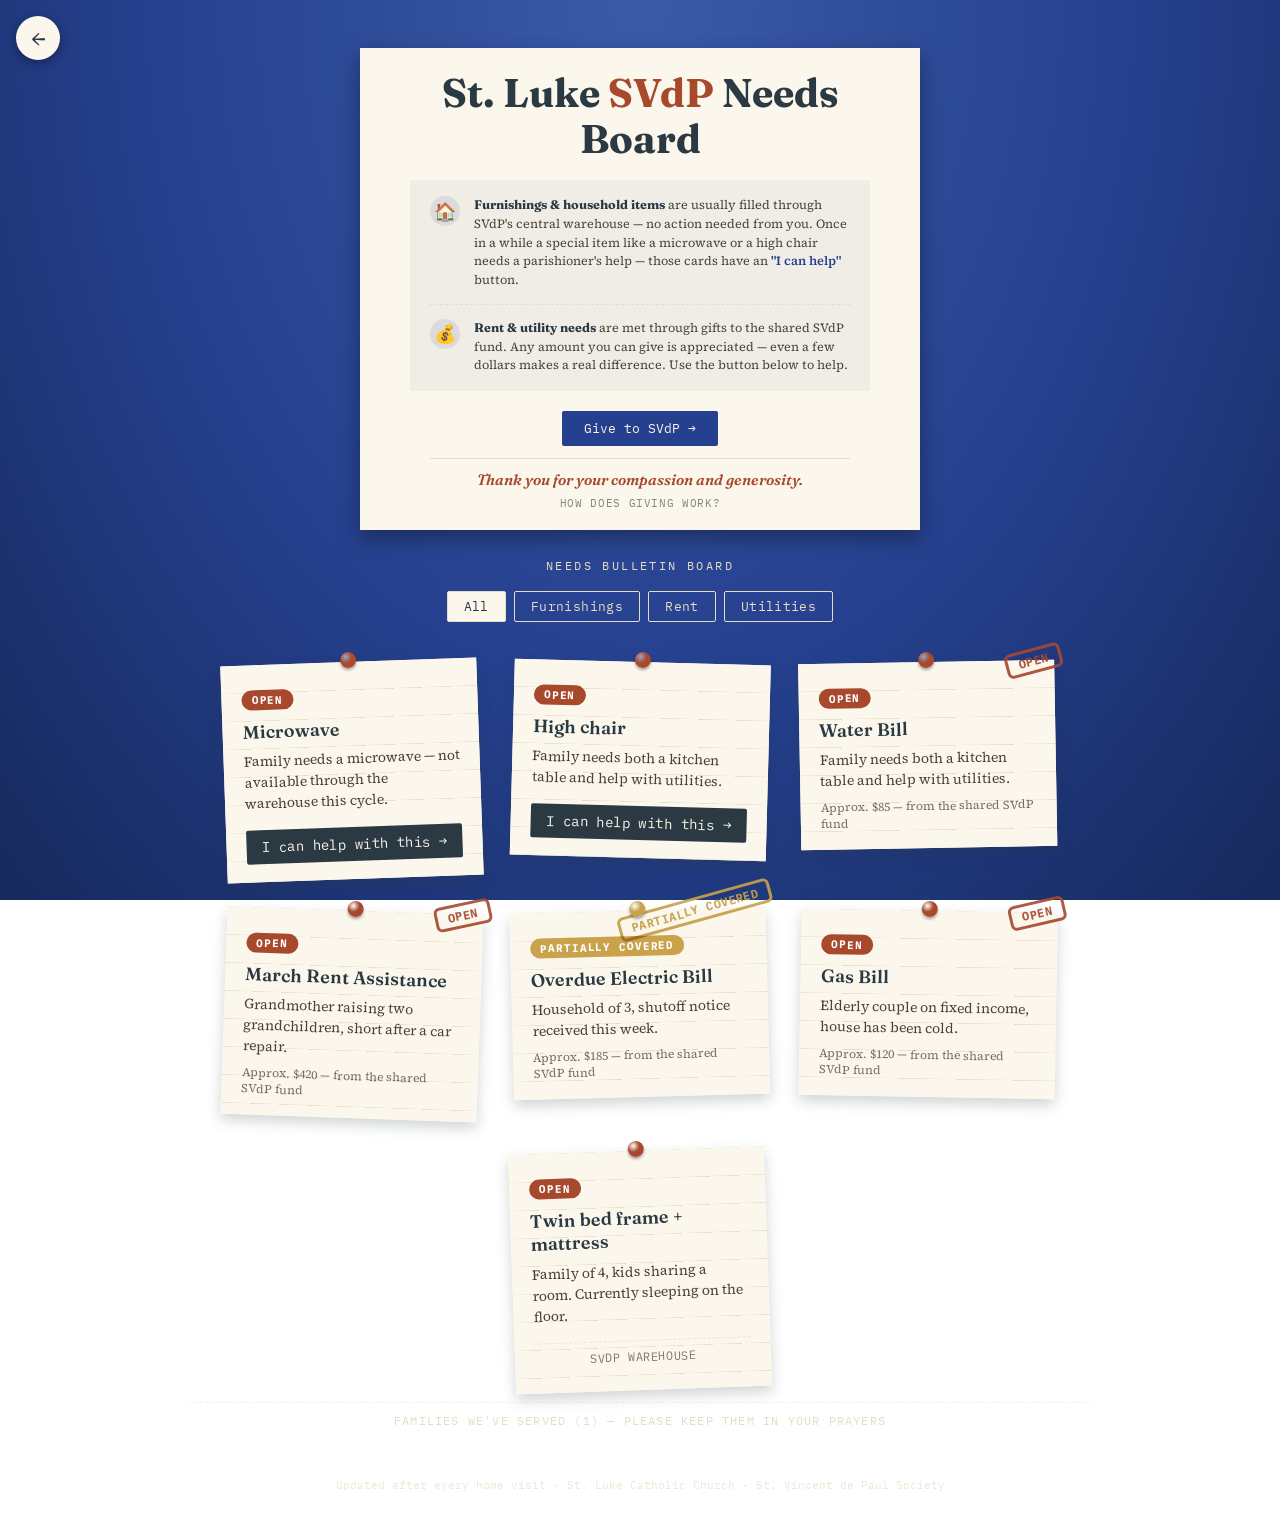
==== commit 2262f433: "Add files via upload" ====
--- a/board.html
+++ b/board.html
@@ -10,7 +10,7 @@
 </head>
 <body class="page-board">
   <div class="container">
-    <a href="index.html" class="back-link">&larr; Back</a>
+    <a href="index.html" class="back-btn" aria-label="Back to home">&larr;</a>
 
     <div class="intro-card">
       <h1 class="header-title">St. Luke <span class="title-accent">SVdP</span> Needs Board</h1>
--- a/style.css
+++ b/style.css
@@ -28,19 +28,16 @@
 .card-urgency { font-family: 'IBM Plex Mono', monospace; font-size: 11px; text-transform: uppercase; letter-spacing: 0.1em; font-weight: 600; margin-bottom: 6px; }
 .footer-note { text-align: center; font-family: 'IBM Plex Mono', monospace; font-size: 11px; color: #E7DDC4; opacity: 0.7; padding-bottom: 16px; }
 
-/* ============================================================
-   board.html only
-   ============================================================ */
-.page-board .back-link {
-  display: inline-block;
-  font-family: 'IBM Plex Mono', monospace;
-  font-size: 12px;
-  color: #E7DDC4;
-  text-decoration: none;
-  margin-bottom: 24px;
-  opacity: 0.85;
-}
-.page-board .back-link:hover { opacity: 1; }
+.back-btn {
+  position: fixed; top: 16px; left: 16px; z-index: 100;
+  width: 44px; height: 44px; border-radius: 50%;
+  background: var(--paper); box-shadow: 0 3px 10px rgba(0,0,0,0.35);
+  display: flex; align-items: center; justify-content: center;
+  text-decoration: none; color: var(--ink);
+  font-size: 20px; font-weight: 700; line-height: 1;
+  transition: transform 0.15s ease, box-shadow 0.15s ease;
+}
+.back-btn:hover { transform: scale(1.08); box-shadow: 0 5px 14px rgba(0,0,0,0.45); }
 
 .page-board .legend-card {
   max-width: 460px; margin: 0 auto 20px;
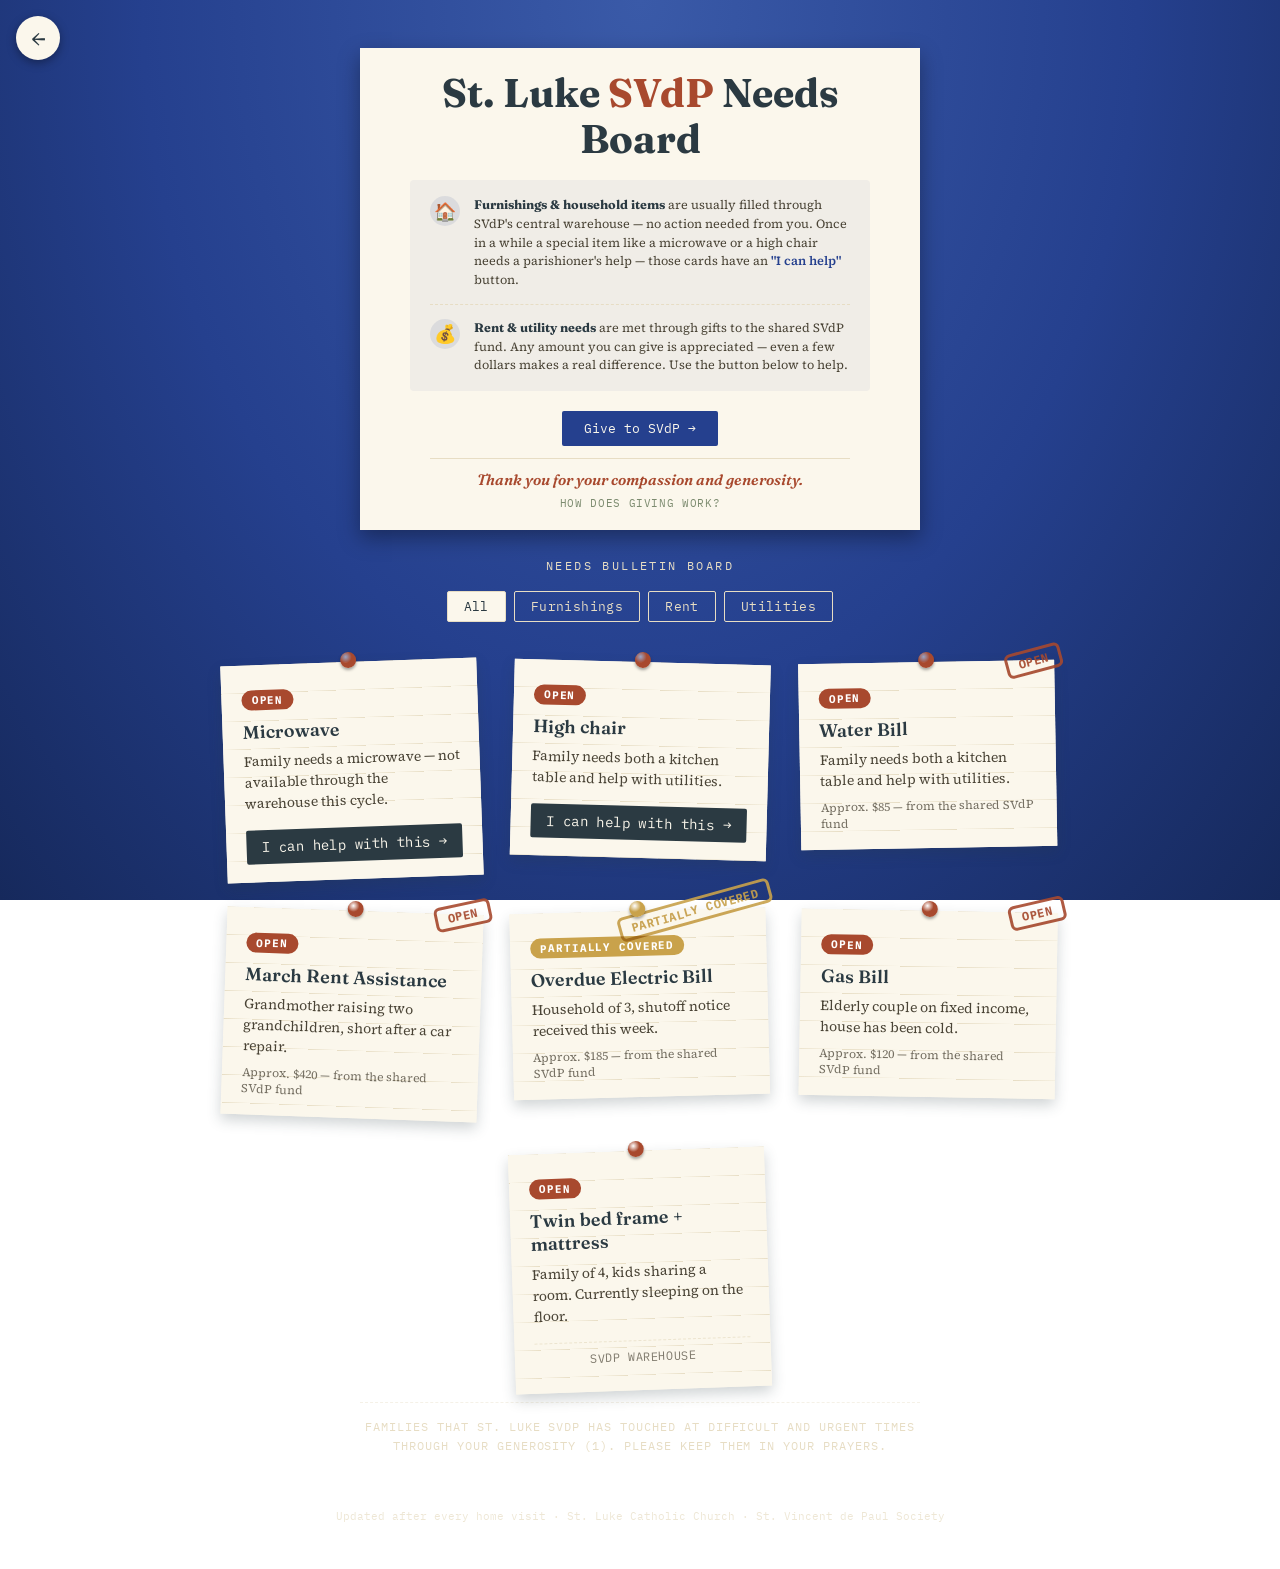
==== commit 3cec3c01: "Add files via upload" ====
--- a/board.html
+++ b/board.html
@@ -39,7 +39,7 @@
     <div class="board" id="board"></div>
 
     <details class="served-archive">
-      <summary id="served-summary">Families We've Served — Please Keep Them in Your Prayers</summary>
+      <summary id="served-summary">Families that St. Luke SVdP has touched at difficult and urgent times through your generosity. Please keep them in your prayers.</summary>
       <p class="served-note">No names, ever — just a record of the lives this parish has touched together, and the neighbors who still need our prayers.</p>
       <div class="served-board" id="served-board"></div>
     </details>
@@ -229,7 +229,7 @@
     const served = servedNeeds(needs);
     const summaryEl = document.getElementById('served-summary');
     if (summaryEl) {
-      summaryEl.textContent = `Families We've Served (${served.length}) — Please Keep Them in Your Prayers`;
+      summaryEl.textContent = `Families that St. Luke SVdP has touched at difficult and urgent times through your generosity (${served.length}). Please keep them in your prayers.`;
     }
 
     const el = document.getElementById('served-board');
--- a/style.css
+++ b/style.css
@@ -167,8 +167,9 @@
 }
 .page-board .served-archive summary {
   font-family: 'IBM Plex Mono', monospace; font-size: 12px; text-transform: uppercase;
-  letter-spacing: 0.1em; color: var(--paperline); cursor: pointer; list-style: none;
-  padding: 10px 0; border-top: 1px dashed rgba(231,221,196,0.4);
+  letter-spacing: 0.08em; color: var(--paperline); cursor: pointer; list-style: none;
+  padding: 14px 0; border-top: 1px dashed rgba(231,221,196,0.4);
+  max-width: 560px; margin: 0 auto; line-height: 1.6;
 }
 .page-board .served-archive summary::-webkit-details-marker { display: none; }
 .page-board .served-archive summary:hover { color: var(--paper); }
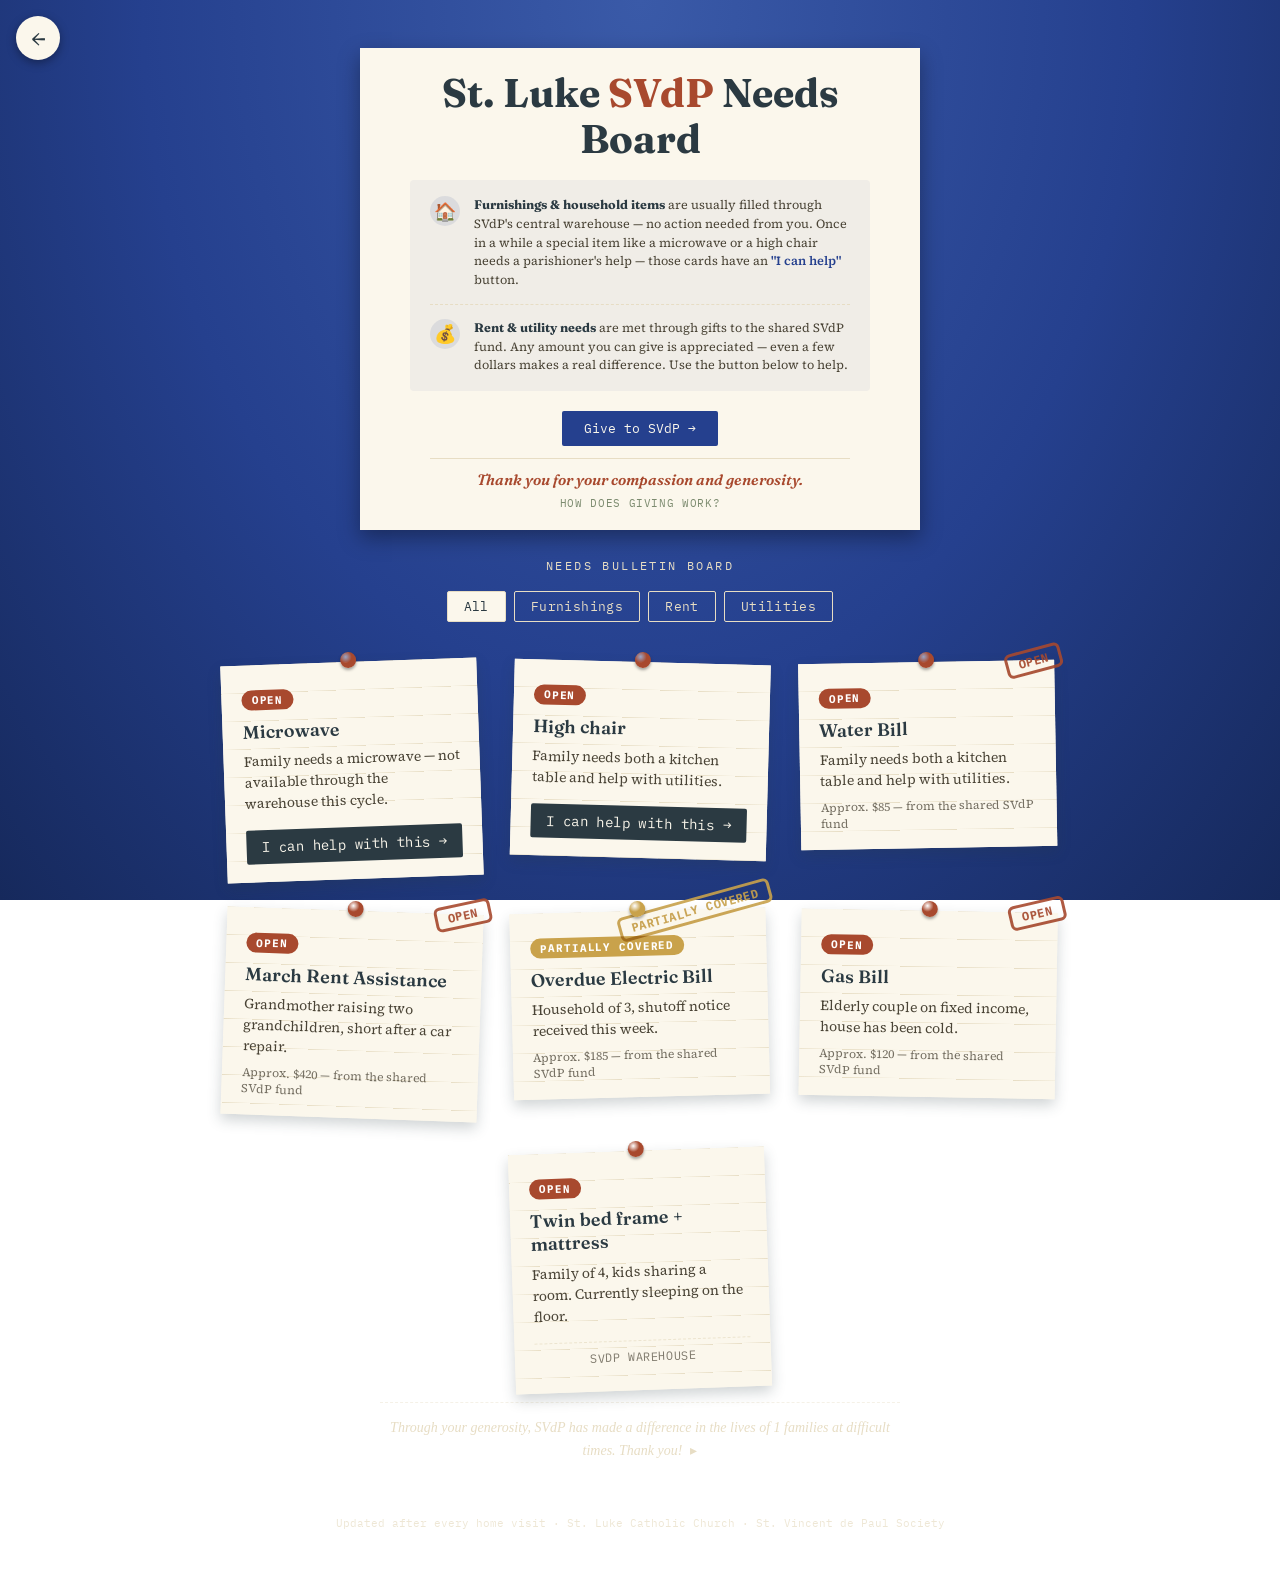
==== commit b2f08c82: "Add files via upload" ====
--- a/board.html
+++ b/board.html
@@ -39,7 +39,7 @@
     <div class="board" id="board"></div>
 
     <details class="served-archive">
-      <summary id="served-summary">Families that St. Luke SVdP has touched at difficult and urgent times through your generosity. Please keep them in your prayers.</summary>
+      <summary id="served-summary">Through your generosity, SVdP has made a difference in the lives of families at difficult times. Thank you!</summary>
       <p class="served-note">No names, ever — just a record of the lives this parish has touched together, and the neighbors who still need our prayers.</p>
       <div class="served-board" id="served-board"></div>
     </details>
@@ -229,7 +229,7 @@
     const served = servedNeeds(needs);
     const summaryEl = document.getElementById('served-summary');
     if (summaryEl) {
-      summaryEl.textContent = `Families that St. Luke SVdP has touched at difficult and urgent times through your generosity (${served.length}). Please keep them in your prayers.`;
+      summaryEl.textContent = `Through your generosity, SVdP has made a difference in the lives of ${served.length} families at difficult times. Thank you!`;
     }
 
     const el = document.getElementById('served-board');
--- a/style.css
+++ b/style.css
@@ -166,12 +166,17 @@
   max-width: 900px; margin: 12px auto 40px; text-align: center;
 }
 .page-board .served-archive summary {
-  font-family: 'IBM Plex Mono', monospace; font-size: 12px; text-transform: uppercase;
-  letter-spacing: 0.08em; color: var(--paperline); cursor: pointer; list-style: none;
+  font-family: 'Source Serif 4', serif; font-size: 14px; font-style: italic;
+  color: var(--paperline); cursor: pointer; list-style: none;
   padding: 14px 0; border-top: 1px dashed rgba(231,221,196,0.4);
-  max-width: 560px; margin: 0 auto; line-height: 1.6;
+  max-width: 520px; margin: 0 auto; line-height: 1.6;
 }
 .page-board .served-archive summary::-webkit-details-marker { display: none; }
+.page-board .served-archive summary::after {
+  content: '\25B8'; display: inline-block; margin-left: 8px;
+  font-style: normal; transition: transform 0.2s ease;
+}
+.page-board .served-archive[open] summary::after { transform: rotate(90deg); }
 .page-board .served-archive summary:hover { color: var(--paper); }
 .page-board .served-archive[open] summary { color: var(--paper); margin-bottom: 4px; }
 .page-board .served-note {
